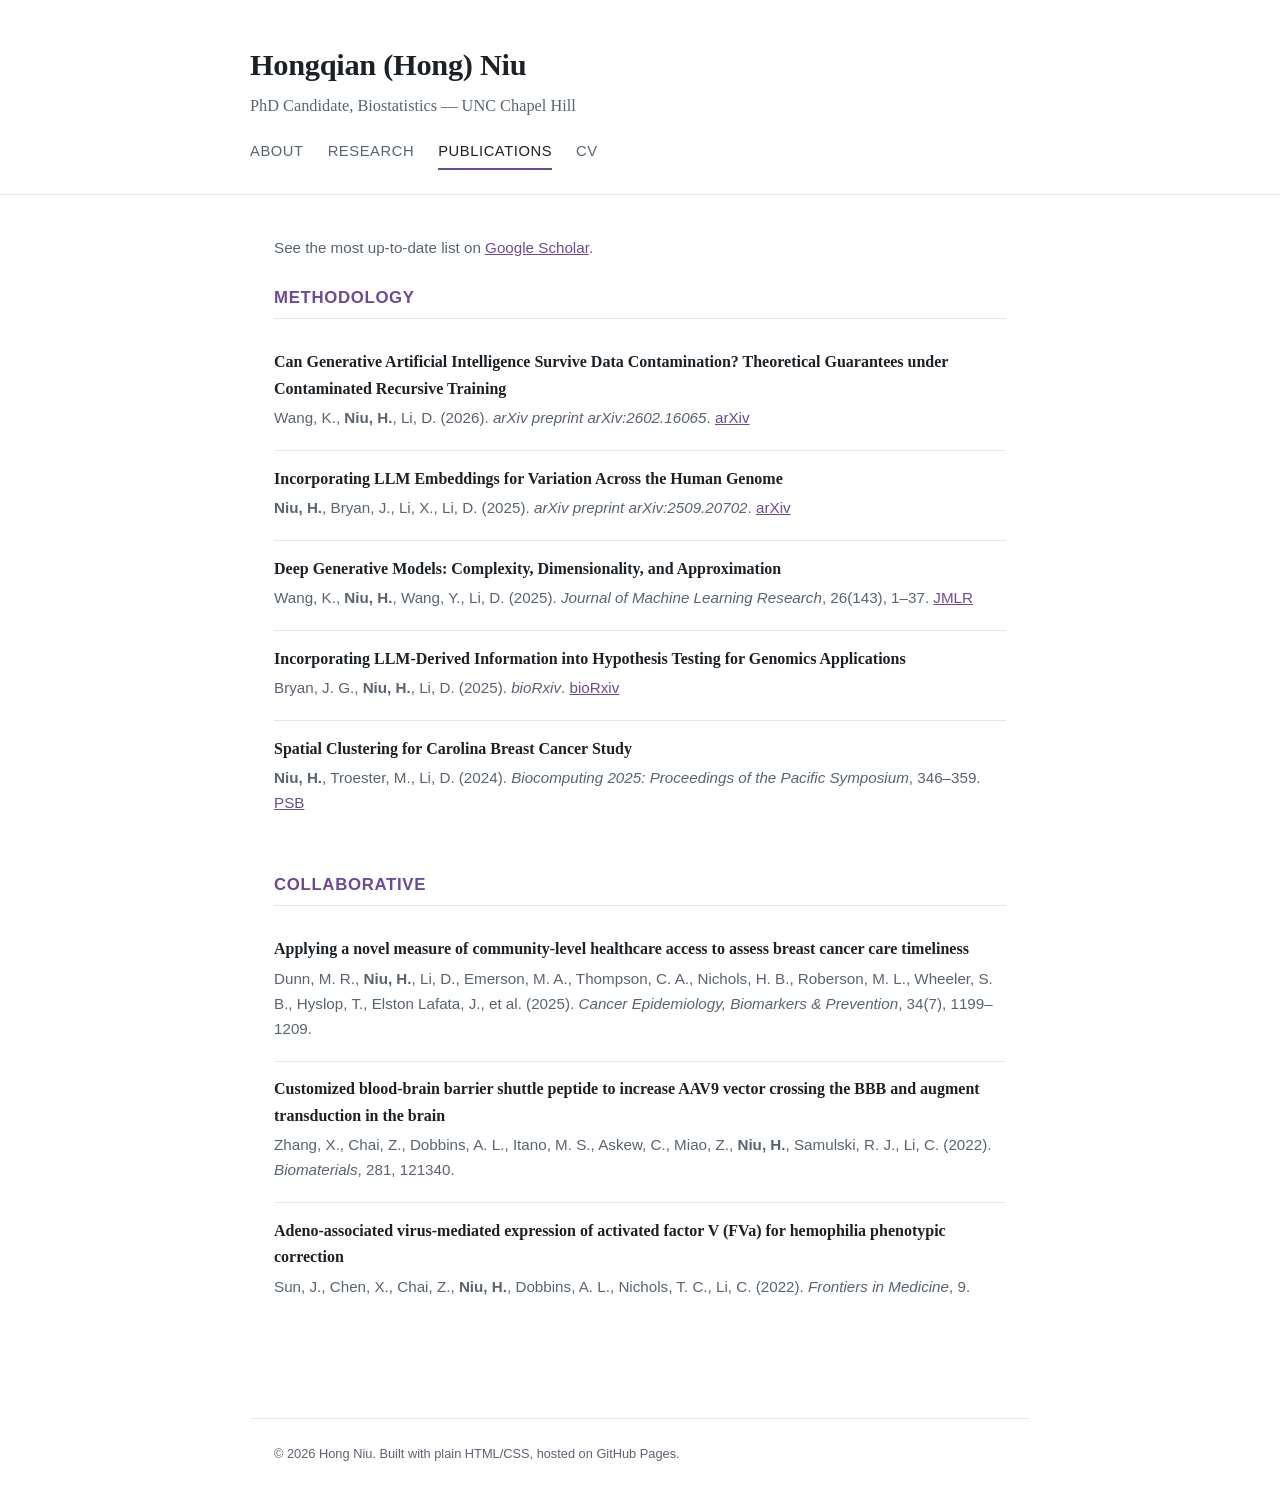
==== publications.html @ e0e41a6f "initial" ====
<!DOCTYPE html>
<html lang="en">
<head>
<meta charset="UTF-8">
<meta name="viewport" content="width=device-width, initial-scale=1.0">
<title>Publications — Hong Niu</title>
<link rel="stylesheet" href="css/style.css">
</head>
<body>

<header class="site-header">
  <div class="header-inner">
    <p class="name">Hongqian (Hong) Niu</p>
    <p class="role">PhD Candidate, Biostatistics — UNC Chapel Hill</p>
    <nav class="site-nav">
      <a href="index.html">About</a>
      <a href="research.html">Research</a>
      <a href="publications.html" class="active">Publications</a>
      <a href="cv.html">CV</a>
    </nav>
  </div>
</header>

<main>
  <p class="entry-meta scholar-note">See the most up-to-date list on <a href="https://scholar.google.com/citations?user=G5yHxa0AAAAJ&hl=en&oi=sra" target="_blank" rel="noopener">Google Scholar</a>.</p>

  <section>
    <h2 class="section-title">Methodology</h2>

    <div class="entry">
      <p class="entry-title">Can Generative Artificial Intelligence Survive Data Contamination? Theoretical Guarantees under Contaminated Recursive Training</p>
      <p class="entry-meta">Wang, K., <strong>Niu, H.</strong>, Li, D. (2026). <em>arXiv preprint arXiv:2602.16065</em>.
        <a href="https://arxiv.org/abs/2602.16065" target="_blank" rel="noopener">arXiv</a></p>
    </div>

    <div class="entry">
      <p class="entry-title">Incorporating LLM Embeddings for Variation Across the Human Genome</p>
      <p class="entry-meta"><strong>Niu, H.</strong>, Bryan, J., Li, X., Li, D. (2025). <em>arXiv preprint arXiv:2509.20702</em>.
        <a href="https://arxiv.org/abs/2509.20702" target="_blank" rel="noopener">arXiv</a></p>
    </div>

    <div class="entry">
      <p class="entry-title">Deep Generative Models: Complexity, Dimensionality, and Approximation</p>
      <p class="entry-meta">Wang, K., <strong>Niu, H.</strong>, Wang, Y., Li, D. (2025). <em>Journal of Machine Learning Research</em>, 26(143), 1&ndash;37.
        <a href="https://www.jmlr.org/papers/v26/24-1335.html" target="_blank" rel="noopener">JMLR</a></p>
    </div>

    <div class="entry">
      <p class="entry-title">Incorporating LLM-Derived Information into Hypothesis Testing for Genomics Applications</p>
      <p class="entry-meta">Bryan, J. G., <strong>Niu, H.</strong>, Li, D. (2025). <em>bioRxiv</em>.
        <a href="https://www.biorxiv.org/content/10.1101/2025.04.30.651464" target="_blank" rel="noopener">bioRxiv</a></p>
    </div>

    <div class="entry">
      <p class="entry-title">Spatial Clustering for Carolina Breast Cancer Study</p>
      <p class="entry-meta"><strong>Niu, H.</strong>, Troester, M., Li, D. (2024). <em>Biocomputing 2025: Proceedings of the Pacific Symposium</em>, 346&ndash;359.
        <a href="https://pmc.ncbi.nlm.nih.gov/articles/PMC12764386/" target="_blank" rel="noopener">PSB</a></p>
    </div>
  </section>

  <section>
    <h2 class="section-title">Collaborative</h2>

    <div class="entry">
      <p class="entry-title">Applying a novel measure of community-level healthcare access to assess breast cancer care timeliness</p>
      <p class="entry-meta">Dunn, M. R., <strong>Niu, H.</strong>, Li, D., Emerson, M. A., Thompson, C. A., Nichols, H. B., Roberson, M. L., Wheeler, S. B., Hyslop, T., Elston Lafata, J., et al. (2025). <em>Cancer Epidemiology, Biomarkers &amp; Prevention</em>, 34(7), 1199&ndash;1209.</p>
    </div>

    <div class="entry">
      <p class="entry-title">Customized blood-brain barrier shuttle peptide to increase AAV9 vector crossing the BBB and augment transduction in the brain</p>
      <p class="entry-meta">Zhang, X., Chai, Z., Dobbins, A. L., Itano, M. S., Askew, C., Miao, Z., <strong>Niu, H.</strong>, Samulski, R. J., Li, C. (2022). <em>Biomaterials</em>, 281, 121340.</p>
    </div>

    <div class="entry">
      <p class="entry-title">Adeno-associated virus-mediated expression of activated factor V (FVa) for hemophilia phenotypic correction</p>
      <p class="entry-meta">Sun, J., Chen, X., Chai, Z., <strong>Niu, H.</strong>, Dobbins, A. L., Nichols, T. C., Li, C. (2022). <em>Frontiers in Medicine</em>, 9.</p>
    </div>
  </section>
</main>

<footer class="site-footer">
  &copy; 2026 Hong Niu. Built with plain HTML/CSS, hosted on GitHub Pages.
</footer>

</body>
</html>
---- css/style.css ----
:root {
  --ink: #1c2126;
  --muted: #5a6470;
  --line: #e3e6ea;
  --accent: #6b4a9a;
  --bg: #ffffff;
  --bg-soft: #f7f7f8;
  --max-width: 780px;
}

* { box-sizing: border-box; }

body {
  margin: 0;
  font-family: "Georgia", "Iowan Old Style", serif;
  color: var(--ink);
  background: var(--bg);
  line-height: 1.65;
}

header.site-header {
  border-bottom: 1px solid var(--line);
  padding: 2.5rem 1.5rem 1.5rem;
}

.header-inner {
  max-width: var(--max-width);
  margin: 0 auto;
}

.name {
  font-size: 1.9rem;
  font-weight: 700;
  margin: 0 0 0.15rem;
  letter-spacing: -0.01em;
}

.role {
  color: var(--muted);
  font-size: 1.02rem;
  margin: 0 0 1.2rem;
}

nav.site-nav {
  display: flex;
  gap: 1.5rem;
  font-family: "Helvetica Neue", Arial, sans-serif;
  font-size: 0.92rem;
  text-transform: uppercase;
  letter-spacing: 0.04em;
}

nav.site-nav a {
  color: var(--muted);
  text-decoration: none;
  padding-bottom: 0.3rem;
  border-bottom: 2px solid transparent;
}

nav.site-nav a:hover,
nav.site-nav a.active {
  color: var(--ink);
  border-bottom-color: var(--accent);
}

main {
  max-width: var(--max-width);
  margin: 0 auto;
  padding: 2.5rem 1.5rem 4rem;
}

h1.page-title {
  font-size: 1.5rem;
  margin-top: 0;
}

h2.section-title {
  font-size: 1.05rem;
  font-family: "Helvetica Neue", Arial, sans-serif;
  text-transform: uppercase;
  letter-spacing: 0.04em;
  color: var(--accent);
  border-bottom: 1px solid var(--line);
  padding-bottom: 0.4rem;
  margin: 0 0 1rem;
}

section { margin-bottom: 2.2rem; }

.headshot {
  width: 190px;
  height: 190px;
  object-fit: cover;
  object-position: center;
  border-radius: 50%;
  margin-bottom: 1.5rem;
}

.placeholder-note {
  font-family: "Helvetica Neue", Arial, sans-serif;
  font-size: 0.85rem;
  color: var(--accent);
  background: var(--bg-soft);
  border-left: 3px solid var(--accent);
  padding: 0.6rem 0.9rem;
  margin-bottom: 1.5rem;
}

.entry {
  padding: 0.9rem 0;
  border-bottom: 1px solid var(--line);
}
.entry:last-child { border-bottom: none; }

.entry-title { font-weight: 700; margin: 0 0 0.2rem; }
.entry-meta {
  font-family: "Helvetica Neue", Arial, sans-serif;
  font-size: 0.95rem;
  color: var(--muted);
  margin: 0 0 0.35rem;
}

a { color: var(--accent); }

.cv-item {
  margin-bottom: 1rem;
}
.cv-item:last-child {
  margin-bottom: 0;
}
.cv-degree {
  margin: 0 0 0.15rem;
}

.scholar-note {
  margin-bottom: 1.5rem;
}

.figure {
  display: block;
  width: 60%;
  max-width: 60%;
  height: auto;
  border: 1px solid var(--line);
  border-radius: 4px;
  margin: 0.8rem auto;
}

.unc-blue { color: #4B9CD3; }
.duke-blue { color: #00539B; }

.cv-download {
  display: inline-block;
  font-family: "Helvetica Neue", Arial, sans-serif;
  font-size: 0.9rem;
  border: 1px solid var(--ink);
  padding: 0.5rem 1rem;
  text-decoration: none;
  color: var(--ink);
  margin-bottom: 1.5rem;
}
.cv-download:hover { background: var(--ink); color: var(--bg); }

footer.site-footer {
  max-width: var(--max-width);
  margin: 0 auto;
  padding: 1.5rem;
  font-family: "Helvetica Neue", Arial, sans-serif;
  font-size: 0.8rem;
  color: var(--muted);
  border-top: 1px solid var(--line);
}

@media (max-width: 480px) {
  nav.site-nav { flex-wrap: wrap; gap: 0.9rem; }
}
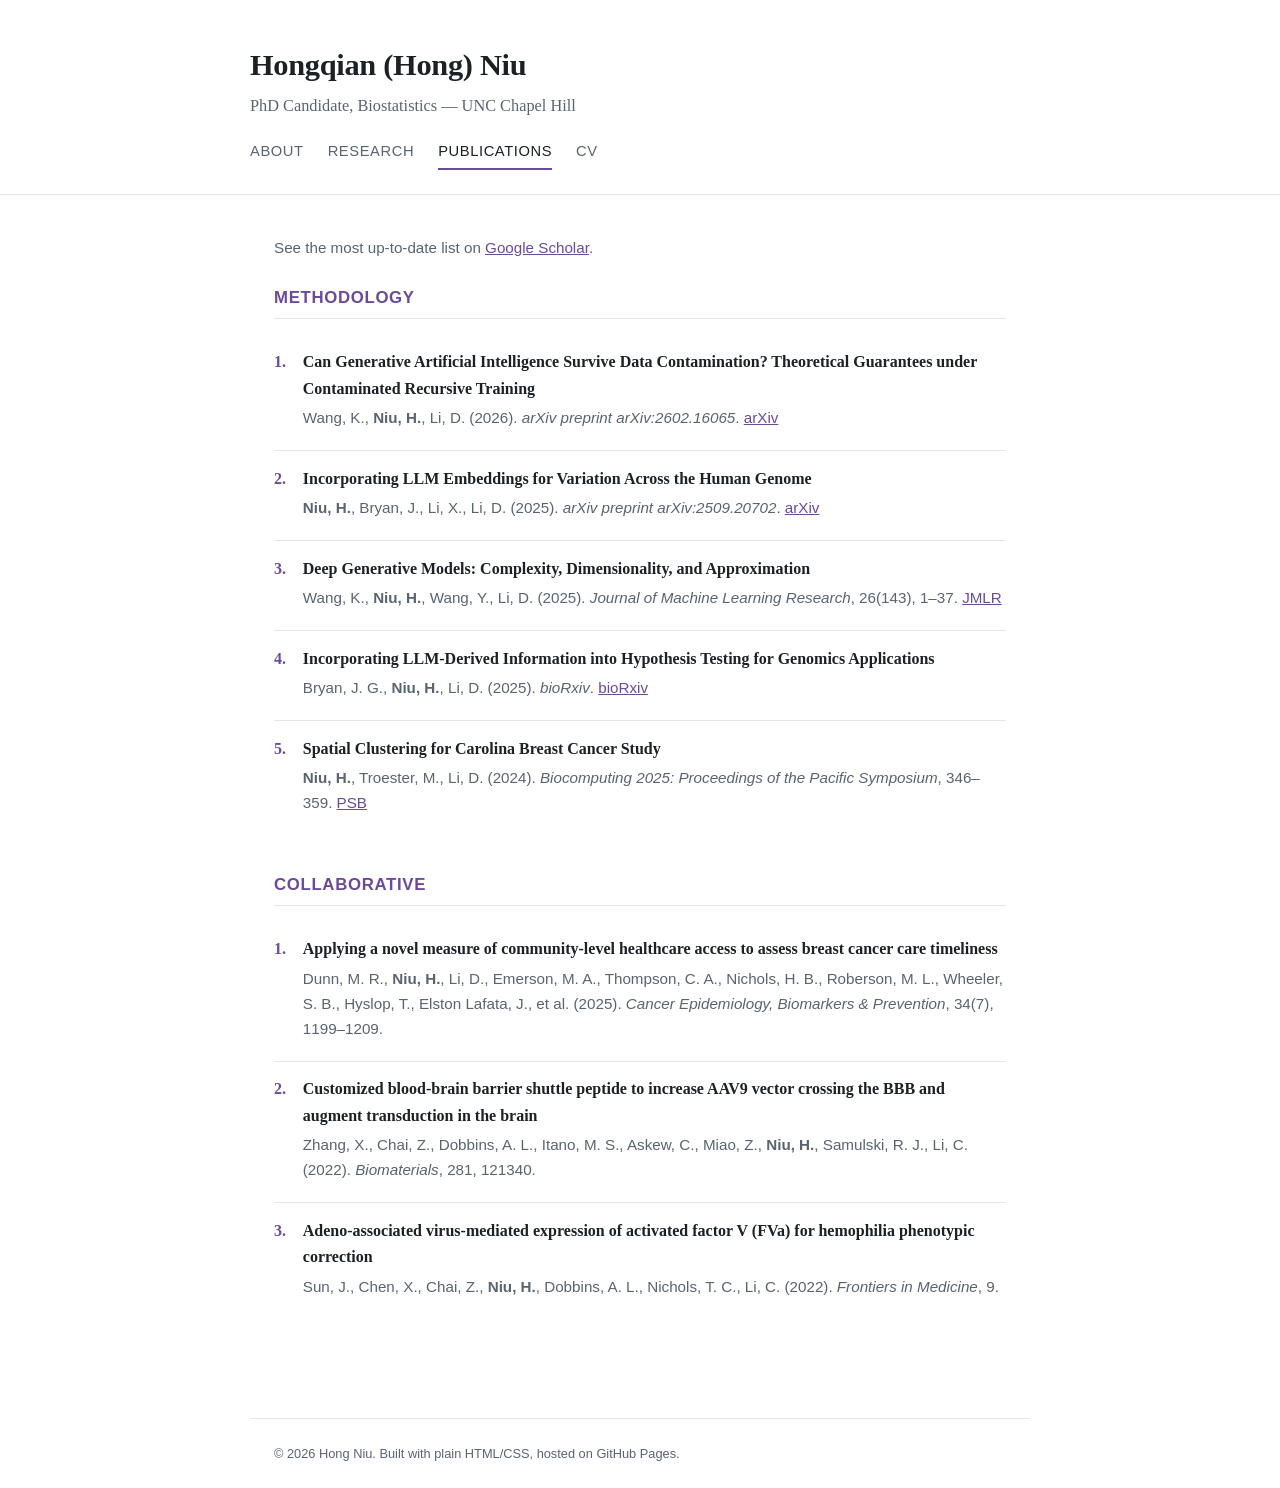
==== commit 0ec66a94: "update research" ====
--- a/publications.html
+++ b/publications.html
@@ -24,7 +24,7 @@
 <main>
   <p class="entry-meta scholar-note">See the most up-to-date list on <a href="https://scholar.google.com/citations?user=G5yHxa0AAAAJ&hl=en&oi=sra" target="_blank" rel="noopener">Google Scholar</a>.</p>
 
-  <section>
+  <section class="pub-list">
     <h2 class="section-title">Methodology</h2>
 
     <div class="entry">
@@ -58,7 +58,7 @@
     </div>
   </section>
 
-  <section>
+  <section class="pub-list">
     <h2 class="section-title">Collaborative</h2>
 
     <div class="entry">
--- a/css/style.css
+++ b/css/style.css
@@ -112,6 +112,23 @@
 }
 .entry:last-child { border-bottom: none; }
 
+.pub-list {
+  counter-reset: pub;
+}
+.pub-list .entry {
+  position: relative;
+  padding-left: 1.8rem;
+}
+.pub-list .entry::before {
+  counter-increment: pub;
+  content: counter(pub) ".";
+  position: absolute;
+  left: 0;
+  top: 0.9rem;
+  font-weight: 700;
+  color: var(--accent);
+}
+
 .entry-title { font-weight: 700; margin: 0 0 0.2rem; }
 .entry-meta {
   font-family: "Helvetica Neue", Arial, sans-serif;
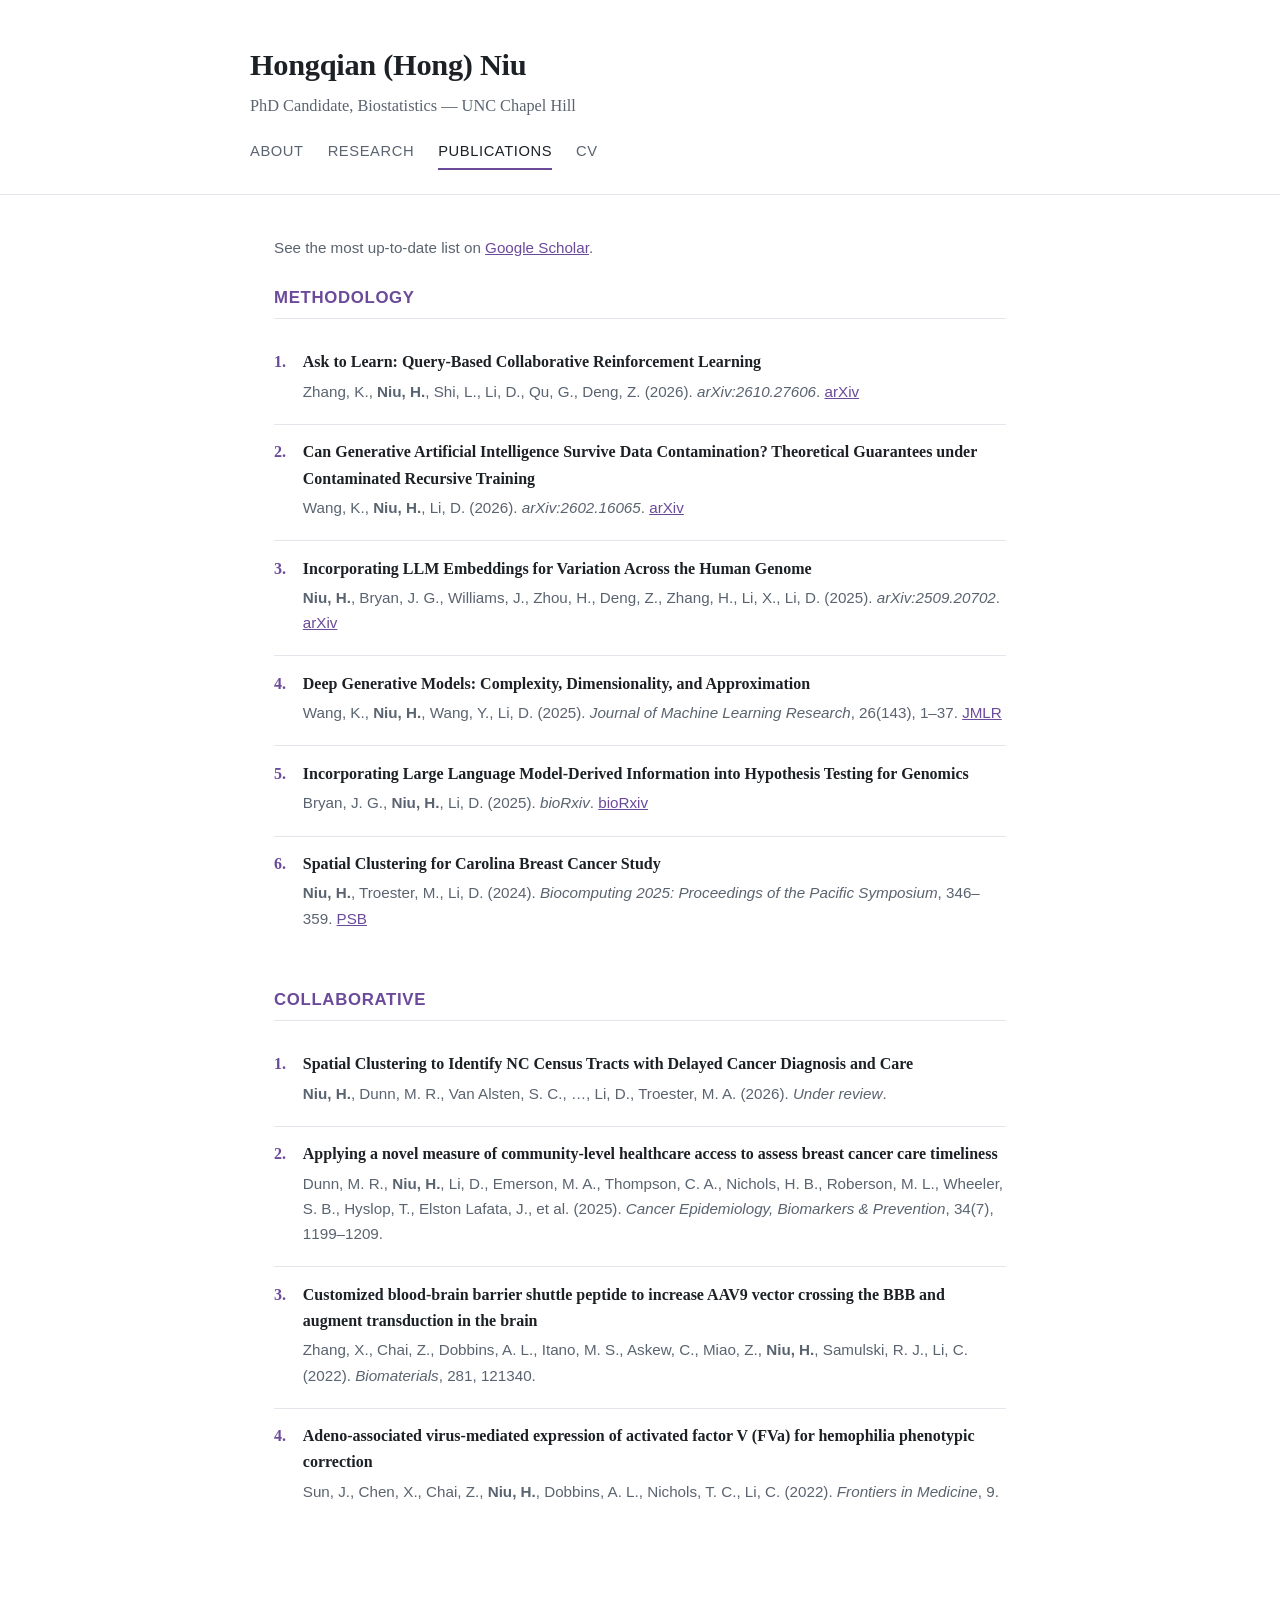
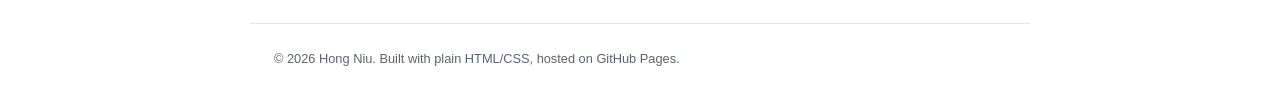
==== commit 11221ea4: "update publications Co-Authored-By: Claude Opus 5.5 <noreply@anthropic.com>" ====
--- a/publications.html
+++ b/publications.html
@@ -28,14 +28,20 @@
     <h2 class="section-title">Methodology</h2>
 
     <div class="entry">
+      <p class="entry-title">Ask to Learn: Query-Based Collaborative Reinforcement Learning</p>
+      <p class="entry-meta">Zhang, K., <strong>Niu, H.</strong>, Shi, L., Li, D., Qu, G., Deng, Z. (2026). <em>arXiv:2610.27606</em>.
+        <a href="https://arxiv.org/abs/2610.27606" target="_blank" rel="noopener">arXiv</a></p>
+    </div>
+
+    <div class="entry">
       <p class="entry-title">Can Generative Artificial Intelligence Survive Data Contamination? Theoretical Guarantees under Contaminated Recursive Training</p>
-      <p class="entry-meta">Wang, K., <strong>Niu, H.</strong>, Li, D. (2026). <em>arXiv preprint arXiv:2602.16065</em>.
+      <p class="entry-meta">Wang, K., <strong>Niu, H.</strong>, Li, D. (2026). <em>arXiv:2602.16065</em>.
         <a href="https://arxiv.org/abs/2602.16065" target="_blank" rel="noopener">arXiv</a></p>
     </div>
 
     <div class="entry">
       <p class="entry-title">Incorporating LLM Embeddings for Variation Across the Human Genome</p>
-      <p class="entry-meta"><strong>Niu, H.</strong>, Bryan, J., Li, X., Li, D. (2025). <em>arXiv preprint arXiv:2509.20702</em>.
+      <p class="entry-meta"><strong>Niu, H.</strong>, Bryan, J. G., Williams, J., Zhou, H., Deng, Z., Zhang, H., Li, X., Li, D. (2025). <em>arXiv:2509.20702</em>.
         <a href="https://arxiv.org/abs/2509.20702" target="_blank" rel="noopener">arXiv</a></p>
     </div>
 
@@ -46,7 +52,7 @@
     </div>
 
     <div class="entry">
-      <p class="entry-title">Incorporating LLM-Derived Information into Hypothesis Testing for Genomics Applications</p>
+      <p class="entry-title">Incorporating Large Language Model-Derived Information into Hypothesis Testing for Genomics</p>
       <p class="entry-meta">Bryan, J. G., <strong>Niu, H.</strong>, Li, D. (2025). <em>bioRxiv</em>.
         <a href="https://www.biorxiv.org/content/10.1101/2025.04.30.651464" target="_blank" rel="noopener">bioRxiv</a></p>
     </div>
@@ -60,6 +66,11 @@
 
   <section class="pub-list">
     <h2 class="section-title">Collaborative</h2>
+
+    <div class="entry">
+      <p class="entry-title">Spatial Clustering to Identify NC Census Tracts with Delayed Cancer Diagnosis and Care</p>
+      <p class="entry-meta"><strong>Niu, H.</strong>, Dunn, M. R., Van Alsten, S. C., &hellip;, Li, D., Troester, M. A. (2026). <em>Under review</em>.</p>
+    </div>
 
     <div class="entry">
       <p class="entry-title">Applying a novel measure of community-level healthcare access to assess breast cancer care timeliness</p>
--- a/css/style.css
+++ b/css/style.css
@@ -149,6 +149,23 @@
   margin: 0 0 0.15rem;
 }
 
+.cv-numbered {
+  counter-reset: cvnum;
+}
+.cv-numbered .cv-item {
+  position: relative;
+  padding-left: 1.8rem;
+}
+.cv-numbered .cv-item::before {
+  counter-increment: cvnum;
+  content: counter(cvnum) ".";
+  position: absolute;
+  left: 0;
+  top: 0;
+  font-weight: 700;
+  color: var(--accent);
+}
+
 .scholar-note {
   margin-bottom: 1.5rem;
 }
